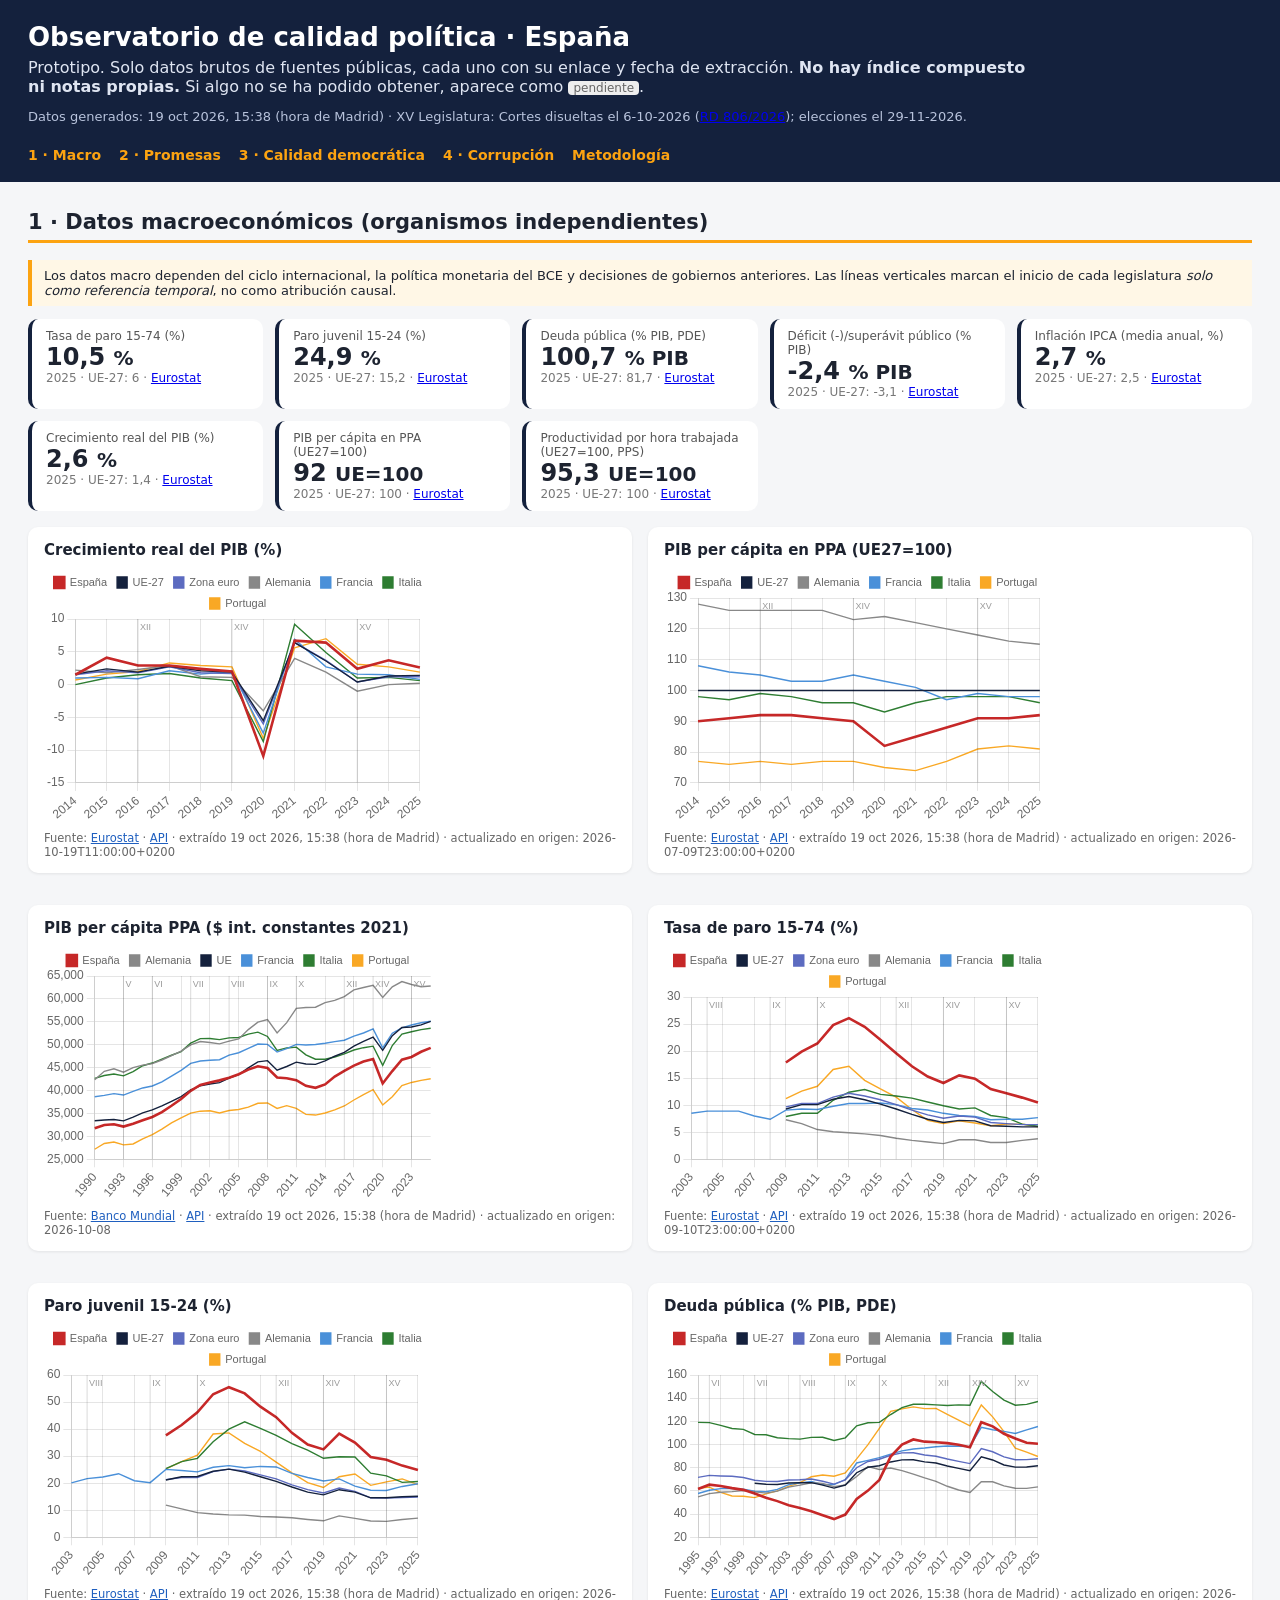
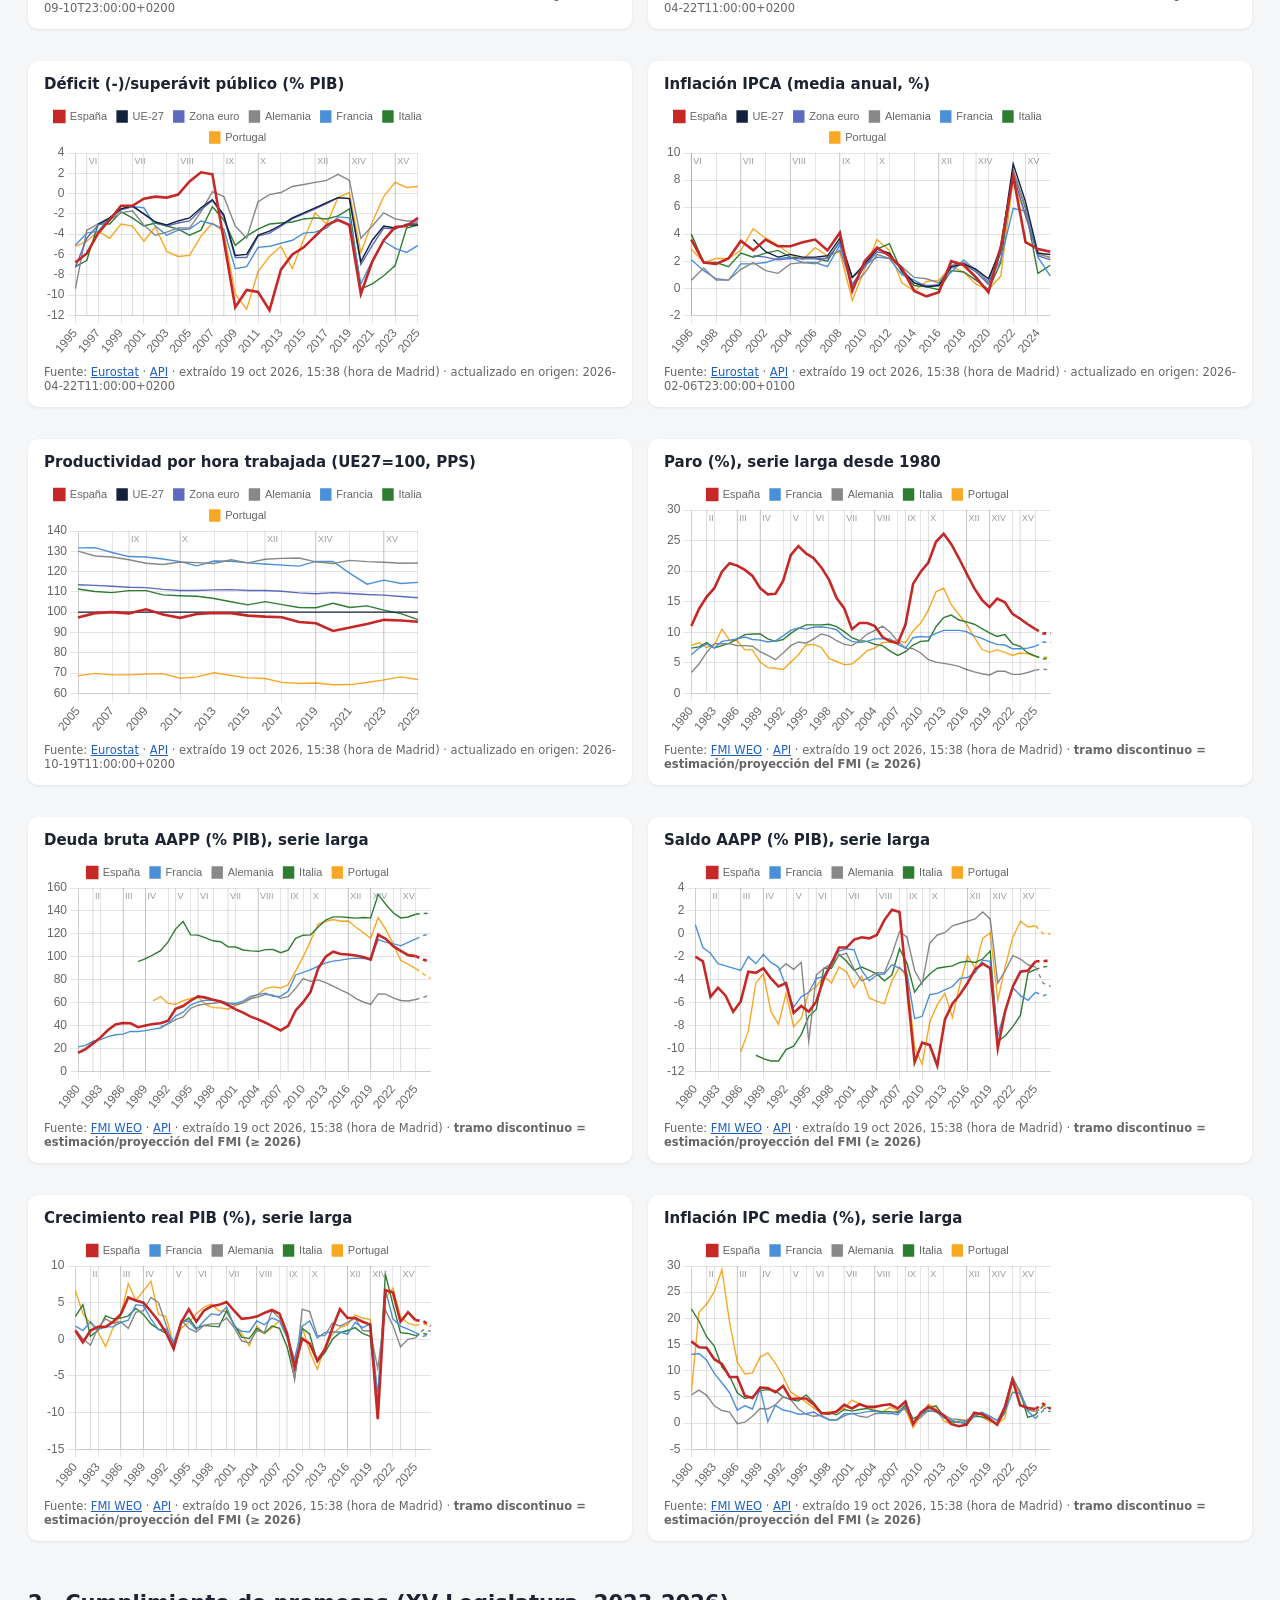
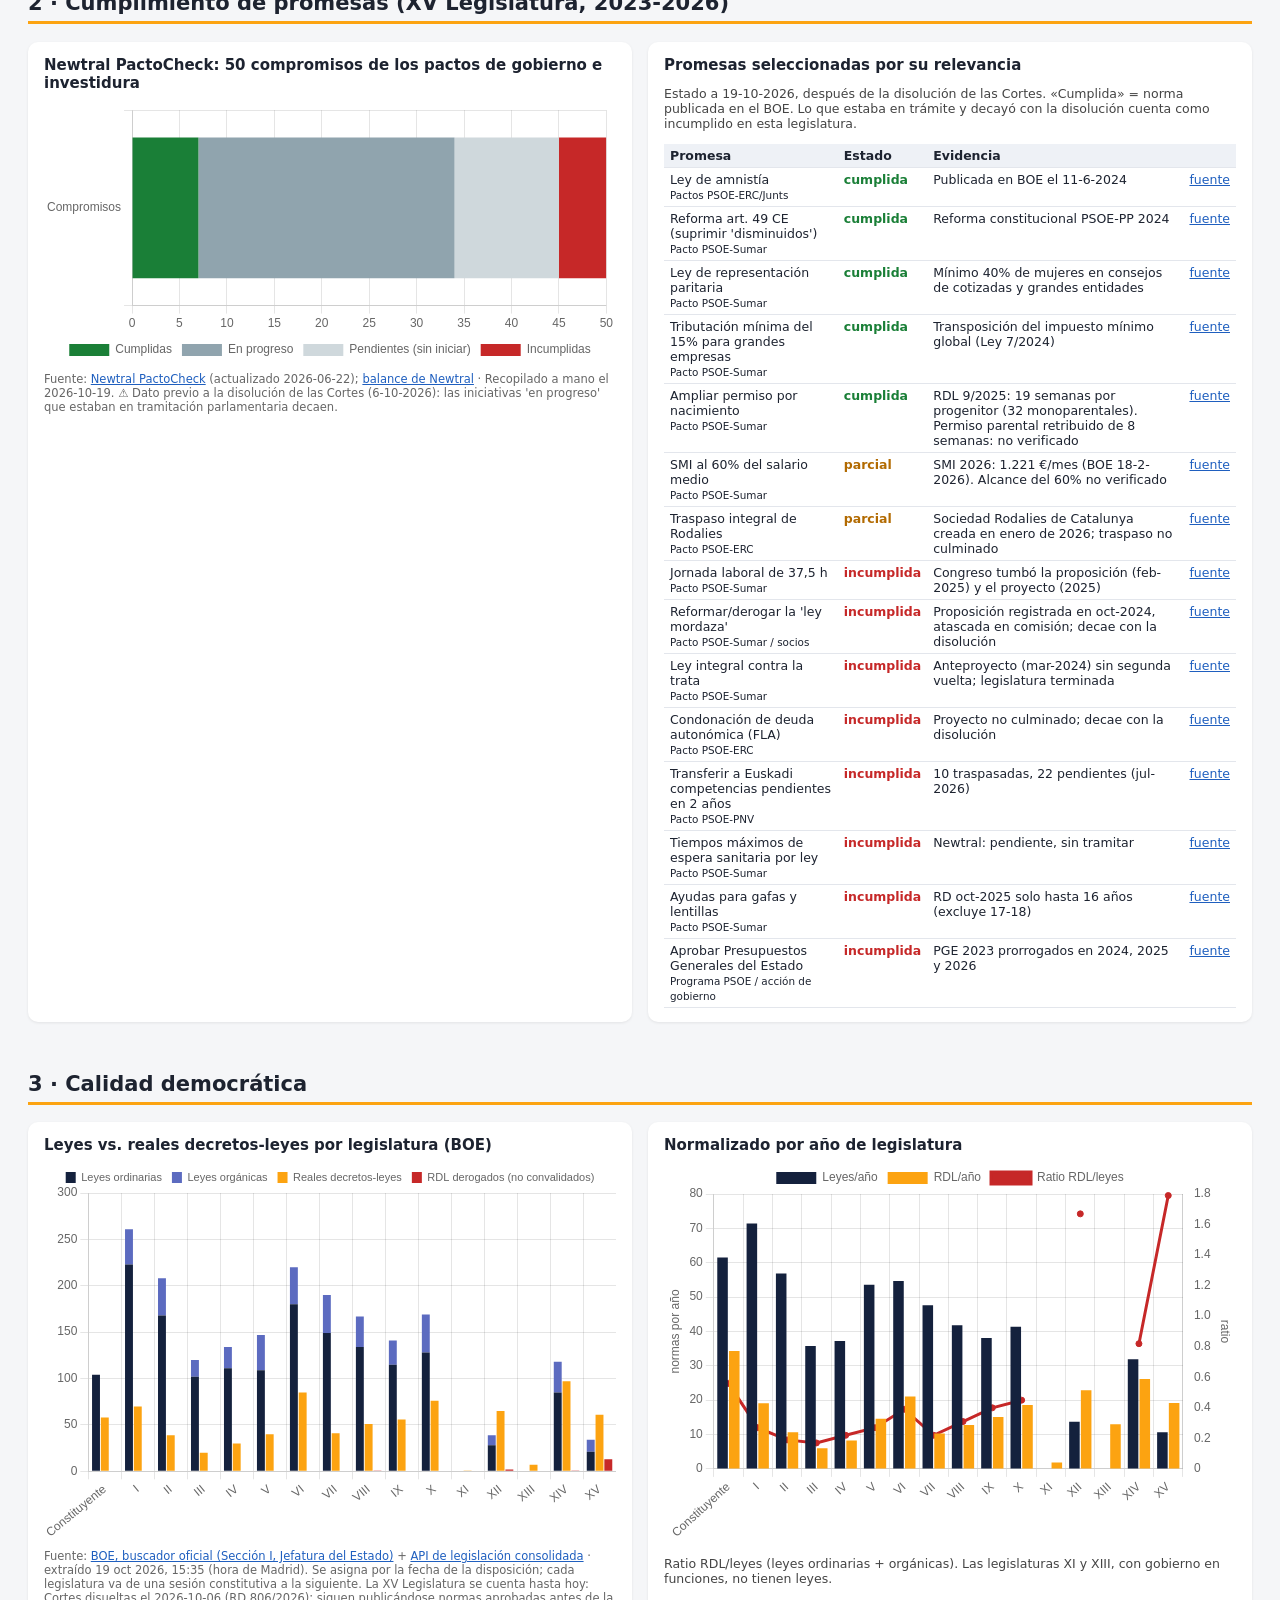
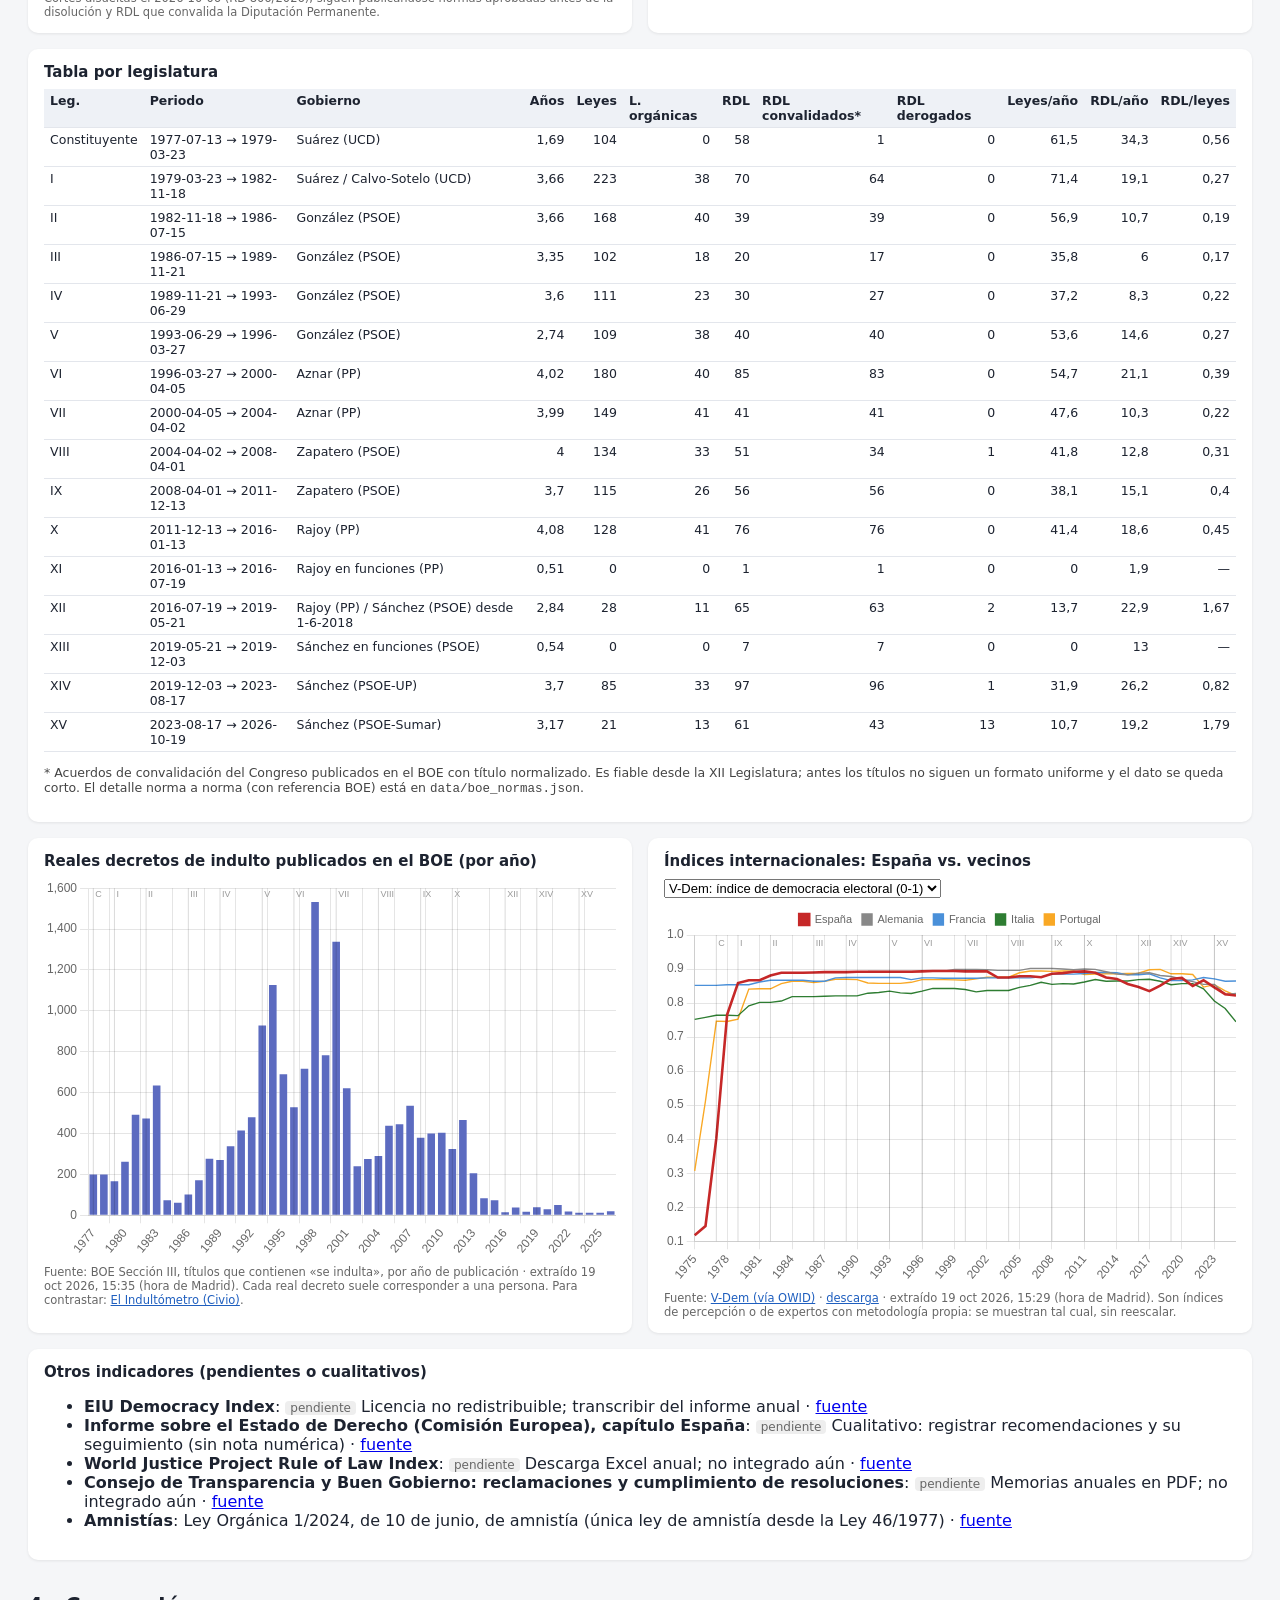
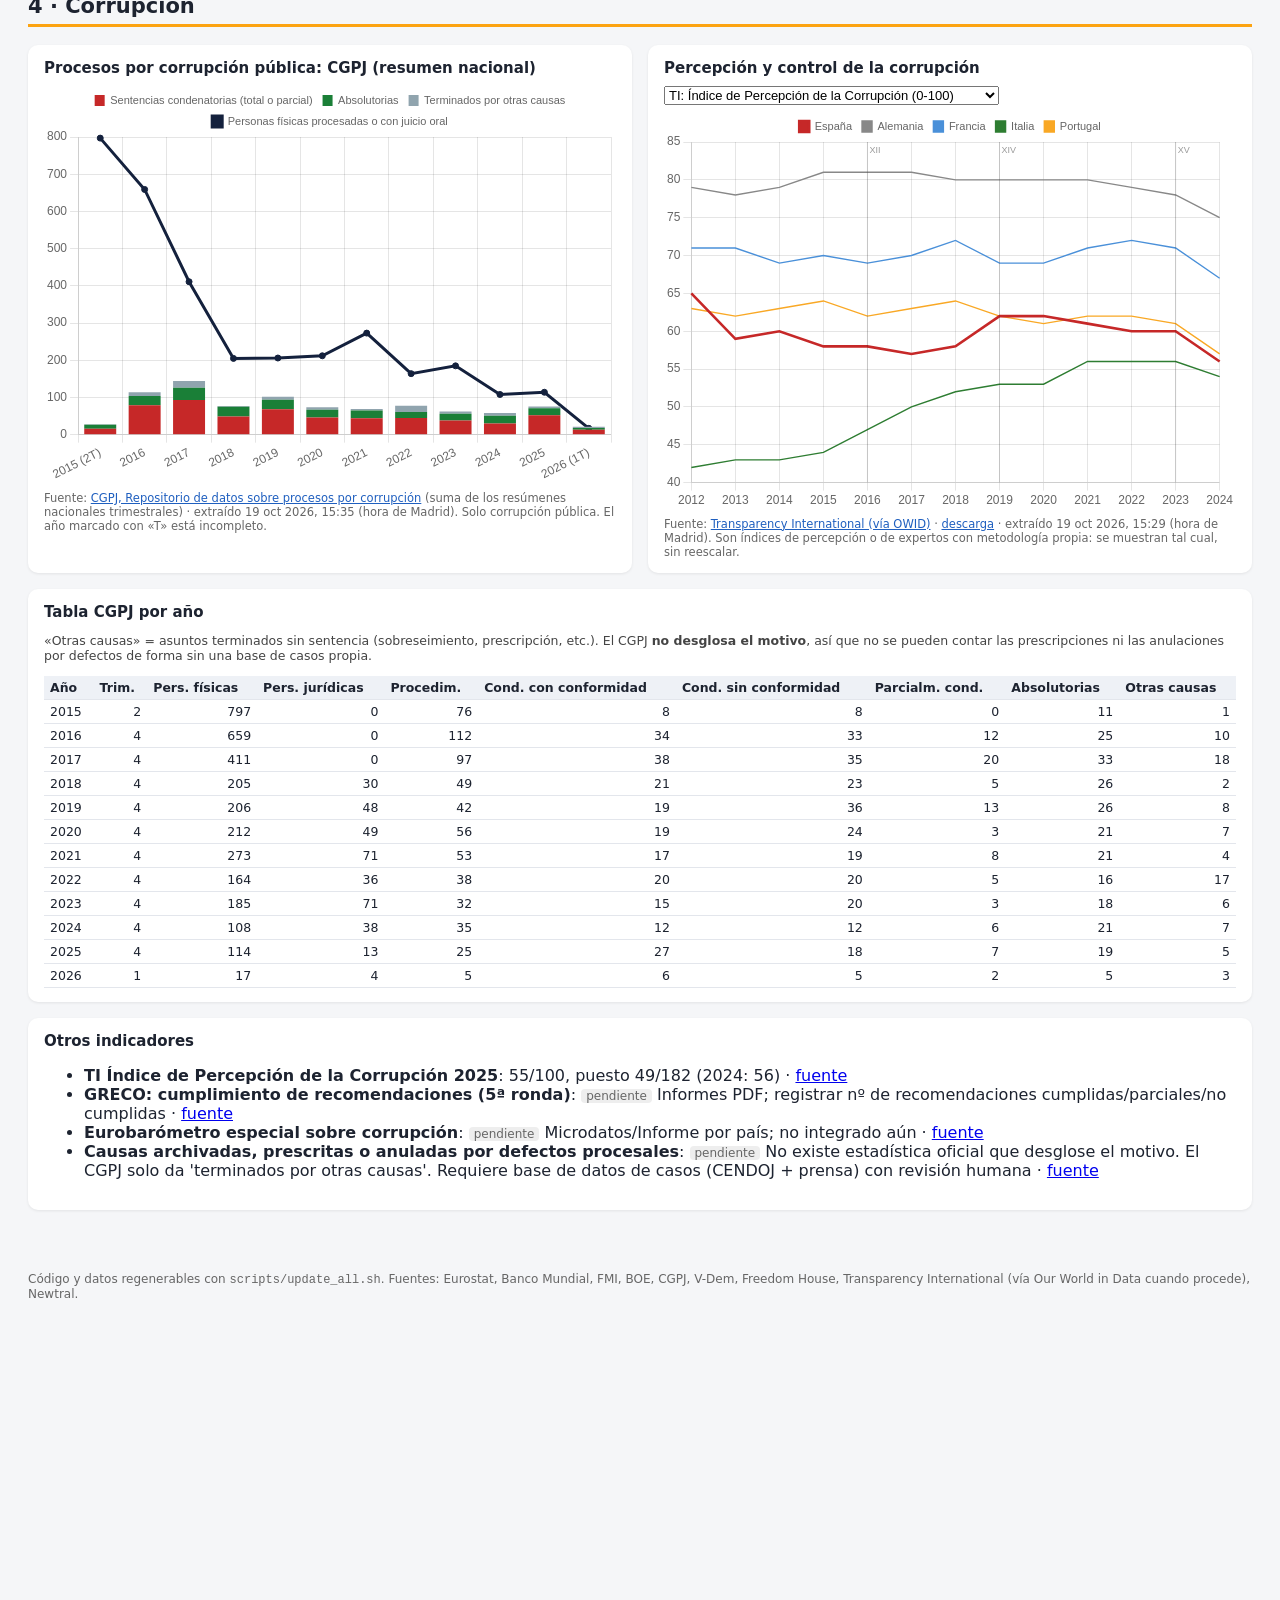
==== site/index.html @ 91b7d17f "Observatorio de calidad política: prototipo inicial" ====
<!doctype html>
<html lang="es">
<head>
<meta charset="utf-8">
<meta name="viewport" content="width=device-width, initial-scale=1">
<title>Observatorio de calidad política — España (prototipo)</title>
<link rel="stylesheet" href="style.css">
<script src="vendor/chart.umd.min.js"></script>
<script src="data.js"></script>
</head>
<body>
<header>
  <h1>Observatorio de calidad política · España</h1>
  <p class="sub">Prototipo. Solo datos brutos de fuentes públicas, cada uno con su enlace y fecha de extracción. <b>No hay índice compuesto ni notas propias.</b> Si algo no se ha podido obtener, aparece como <span class="pend">pendiente</span>.</p>
  <p class="meta" id="meta"></p>
  <nav><a href="#c1">1 · Macro</a><a href="#c2">2 · Promesas</a><a href="#c3">3 · Calidad democrática</a><a href="#c4">4 · Corrupción</a><a href="METODOLOGIA.html">Metodología</a></nav>
</header>
<main>
<section id="c1"><h2>1 · Datos macroeconómicos (organismos independientes)</h2>
  <p class="aviso">Los datos macro dependen del ciclo internacional, la política monetaria del BCE y decisiones de gobiernos anteriores. Las líneas verticales marcan el inicio de cada legislatura <em>solo como referencia temporal</em>, no como atribución causal.</p>
  <div class="kpis" id="kpis"></div>
  <div class="grid" id="macro-charts"></div>
</section>
<section id="c2"><h2>2 · Cumplimiento de promesas (XV Legislatura, 2023-2026)</h2>
  <div class="grid2"><div class="card"><h3>Newtral PactoCheck: 50 compromisos de los pactos de gobierno e investidura</h3><canvas id="ch-pacto" height="140"></canvas><p class="src" id="src-pacto"></p></div>
  <div class="card"><h3>Promesas seleccionadas por su relevancia</h3><p class="small">Estado a 19-10-2026, después de la disolución de las Cortes. «Cumplida» = norma publicada en el BOE. Lo que estaba en trámite y decayó con la disolución cuenta como incumplido en esta legislatura.</p><div id="tabla-promesas"></div></div></div>
</section>
<section id="c3"><h2>3 · Calidad democrática</h2>
  <div class="grid2">
    <div class="card"><h3>Leyes vs. reales decretos-leyes por legislatura (BOE)</h3><canvas id="ch-rdl" height="200"></canvas><p class="src" id="src-rdl"></p></div>
    <div class="card"><h3>Normalizado por año de legislatura</h3><canvas id="ch-rdl-anual" height="200"></canvas><p class="small">Ratio RDL/leyes (leyes ordinarias + orgánicas). Las legislaturas XI y XIII, con gobierno en funciones, no tienen leyes.</p></div>
  </div>
  <div class="card"><h3>Tabla por legislatura</h3><div id="tabla-leg"></div></div>
  <div class="grid2">
    <div class="card"><h3>Reales decretos de indulto publicados en el BOE (por año)</h3><canvas id="ch-indultos" height="200"></canvas><p class="src" id="src-ind"></p></div>
    <div class="card"><h3>Índices internacionales: España vs. vecinos</h3><select id="sel-dem"></select><canvas id="ch-dem" height="200"></canvas><p class="src" id="src-dem"></p></div>
  </div>
  <div class="card"><h3>Otros indicadores (pendientes o cualitativos)</h3><ul id="man-dem"></ul></div>
</section>
<section id="c4"><h2>4 · Corrupción</h2>
  <div class="grid2">
    <div class="card"><h3>Procesos por corrupción pública: CGPJ (resumen nacional)</h3><canvas id="ch-cgpj" height="210"></canvas><p class="src" id="src-cgpj"></p></div>
    <div class="card"><h3>Percepción y control de la corrupción</h3><select id="sel-cor"></select><canvas id="ch-cor" height="210"></canvas><p class="src" id="src-cor"></p></div>
  </div>
  <div class="card"><h3>Tabla CGPJ por año</h3><p class="small">«Otras causas» = asuntos terminados sin sentencia (sobreseimiento, prescripción, etc.). El CGPJ <b>no desglosa el motivo</b>, así que no se pueden contar las prescripciones ni las anulaciones por defectos de forma sin una base de casos propia.</p><div id="tabla-cgpj"></div></div>
  <div class="card"><h3>Otros indicadores</h3><ul id="man-cor"></ul></div>
</section>
</main>
<footer>Código y datos regenerables con <code>scripts/update_all.sh</code>. Fuentes: Eurostat, Banco Mundial, FMI, BOE, CGPJ, V-Dem, Freedom House, Transparency International (vía Our World in Data cuando procede), Newtral.</footer>
<script src="app.js"></script>
</body></html>
---- site/style.css ----
*{box-sizing:border-box}body{font-family:system-ui,-apple-system,Segoe UI,Roboto,sans-serif;margin:0;background:#f5f6f8;color:#1d2330}
header{background:#14213d;color:#fff;padding:22px 28px 10px}header h1{margin:0 0 6px;font-size:26px}.sub{margin:4px 0;max-width:1000px;color:#dfe5f2}
.meta{font-size:13px;color:#b8c3dc}nav a{color:#fca311;margin-right:18px;text-decoration:none;font-weight:600;font-size:14px}nav{padding:8px 0}
main{padding:10px 28px;max-width:1400px;margin:auto}section{margin:18px 0 34px}h2{border-bottom:3px solid #fca311;padding-bottom:6px;font-size:21px}
.card{background:#fff;border-radius:10px;padding:14px 16px;box-shadow:0 1px 3px rgba(0,0,0,.08);margin-bottom:16px}.card h3{margin:0 0 8px;font-size:15px}
.grid{display:grid;grid-template-columns:repeat(auto-fill,minmax(420px,1fr));gap:16px}.grid2{display:grid;grid-template-columns:1fr 1fr;gap:16px}
@media(max-width:900px){.grid2{grid-template-columns:1fr}}
.kpis{display:grid;grid-template-columns:repeat(auto-fill,minmax(200px,1fr));gap:12px;margin-bottom:16px}
.kpi{background:#fff;border-radius:10px;padding:10px 14px;border-left:4px solid #14213d}.kpi .v{font-size:24px;font-weight:700}.kpi .l{font-size:12px;color:#555}.kpi .c{font-size:12px;color:#777}
.src{font-size:11.5px;color:#666;margin:6px 0 0}.src a,.small a,td a{color:#1f5fbf}.small{font-size:12.5px;color:#444}
.aviso{background:#fff7e6;border-left:4px solid #fca311;padding:8px 12px;font-size:13px}
table{border-collapse:collapse;width:100%;font-size:12.5px}th,td{border-bottom:1px solid #e3e6ec;padding:4px 6px;text-align:left;vertical-align:top}th{background:#eef1f6}
td.n{text-align:right;font-variant-numeric:tabular-nums}.pend{background:#eee;color:#666;border-radius:4px;padding:0 5px;font-size:12px}
.e-cumplida{color:#1a7f37;font-weight:600}.e-parcial{color:#b26a00;font-weight:600}.e-incumplida{color:#c62828;font-weight:600}.e-tramite{color:#555;font-weight:600}
select{margin-bottom:6px;font-size:13px}footer{padding:18px 28px;font-size:12px;color:#666}
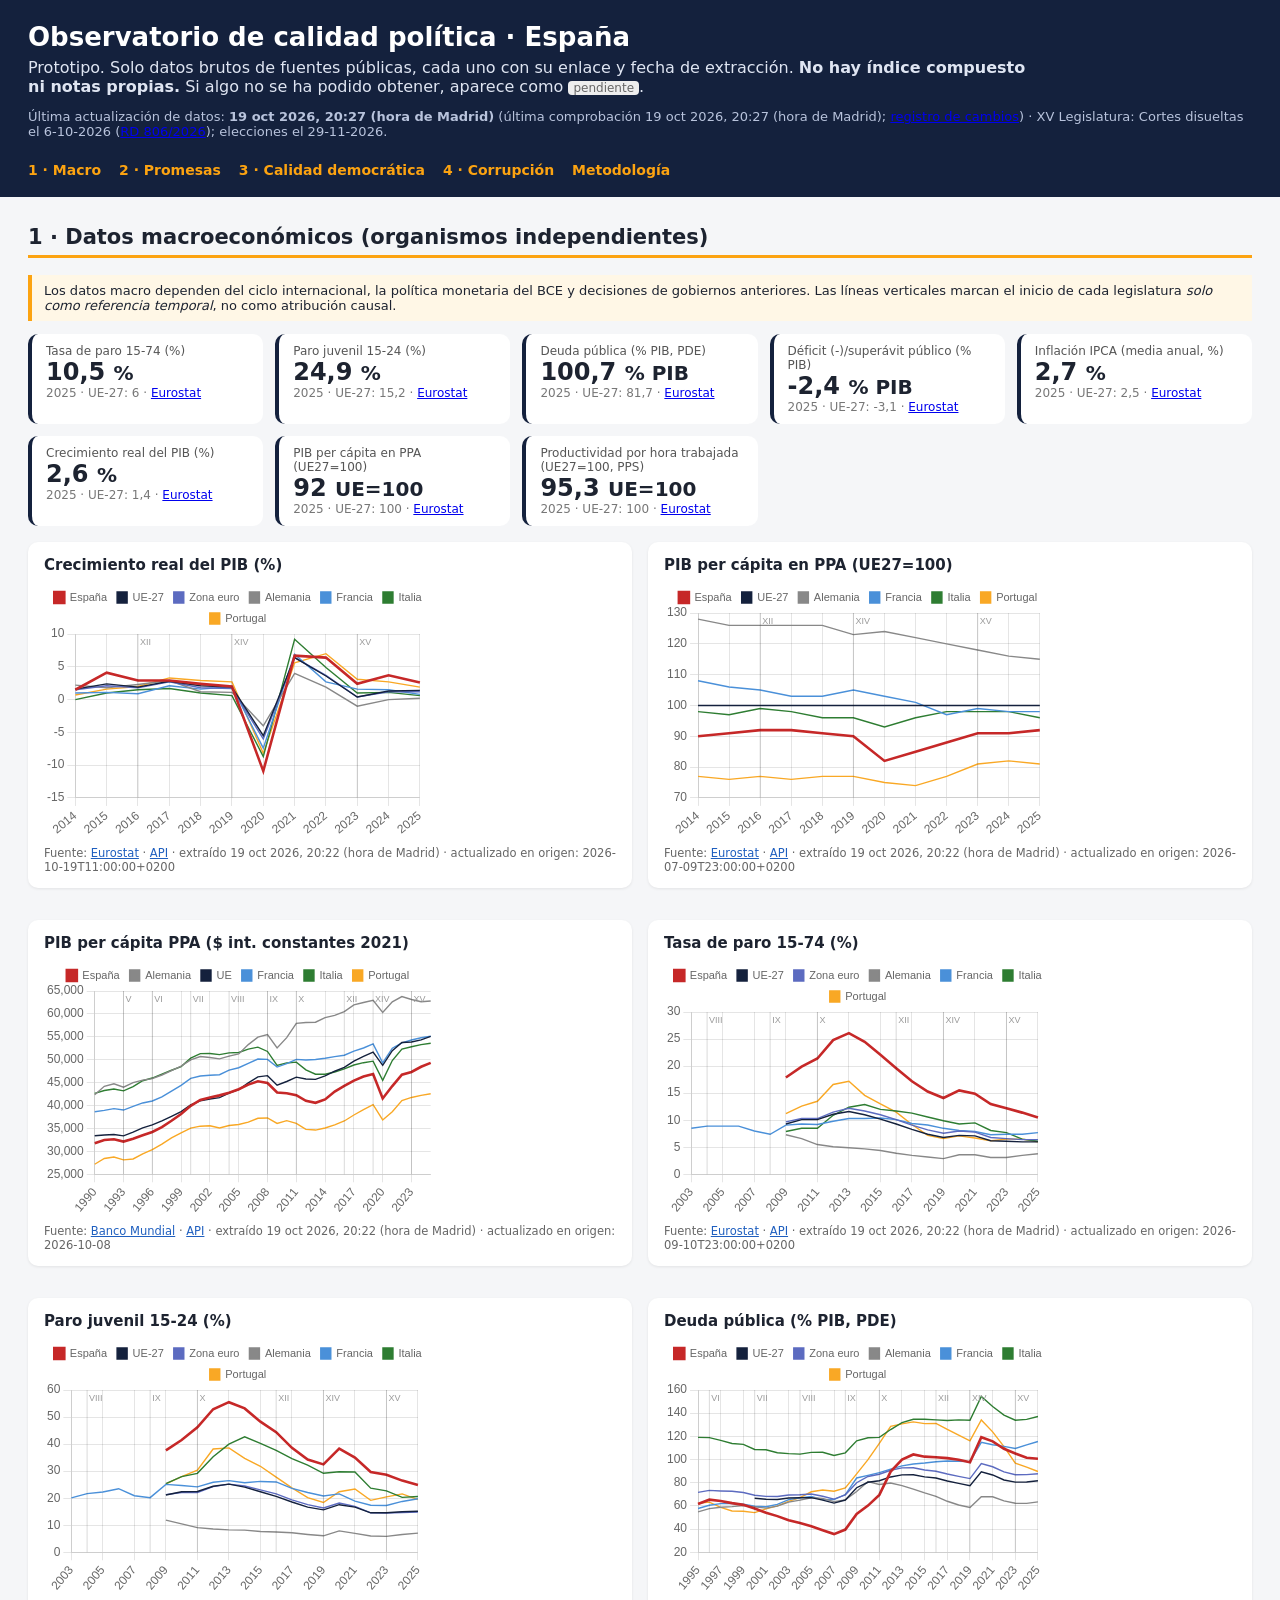
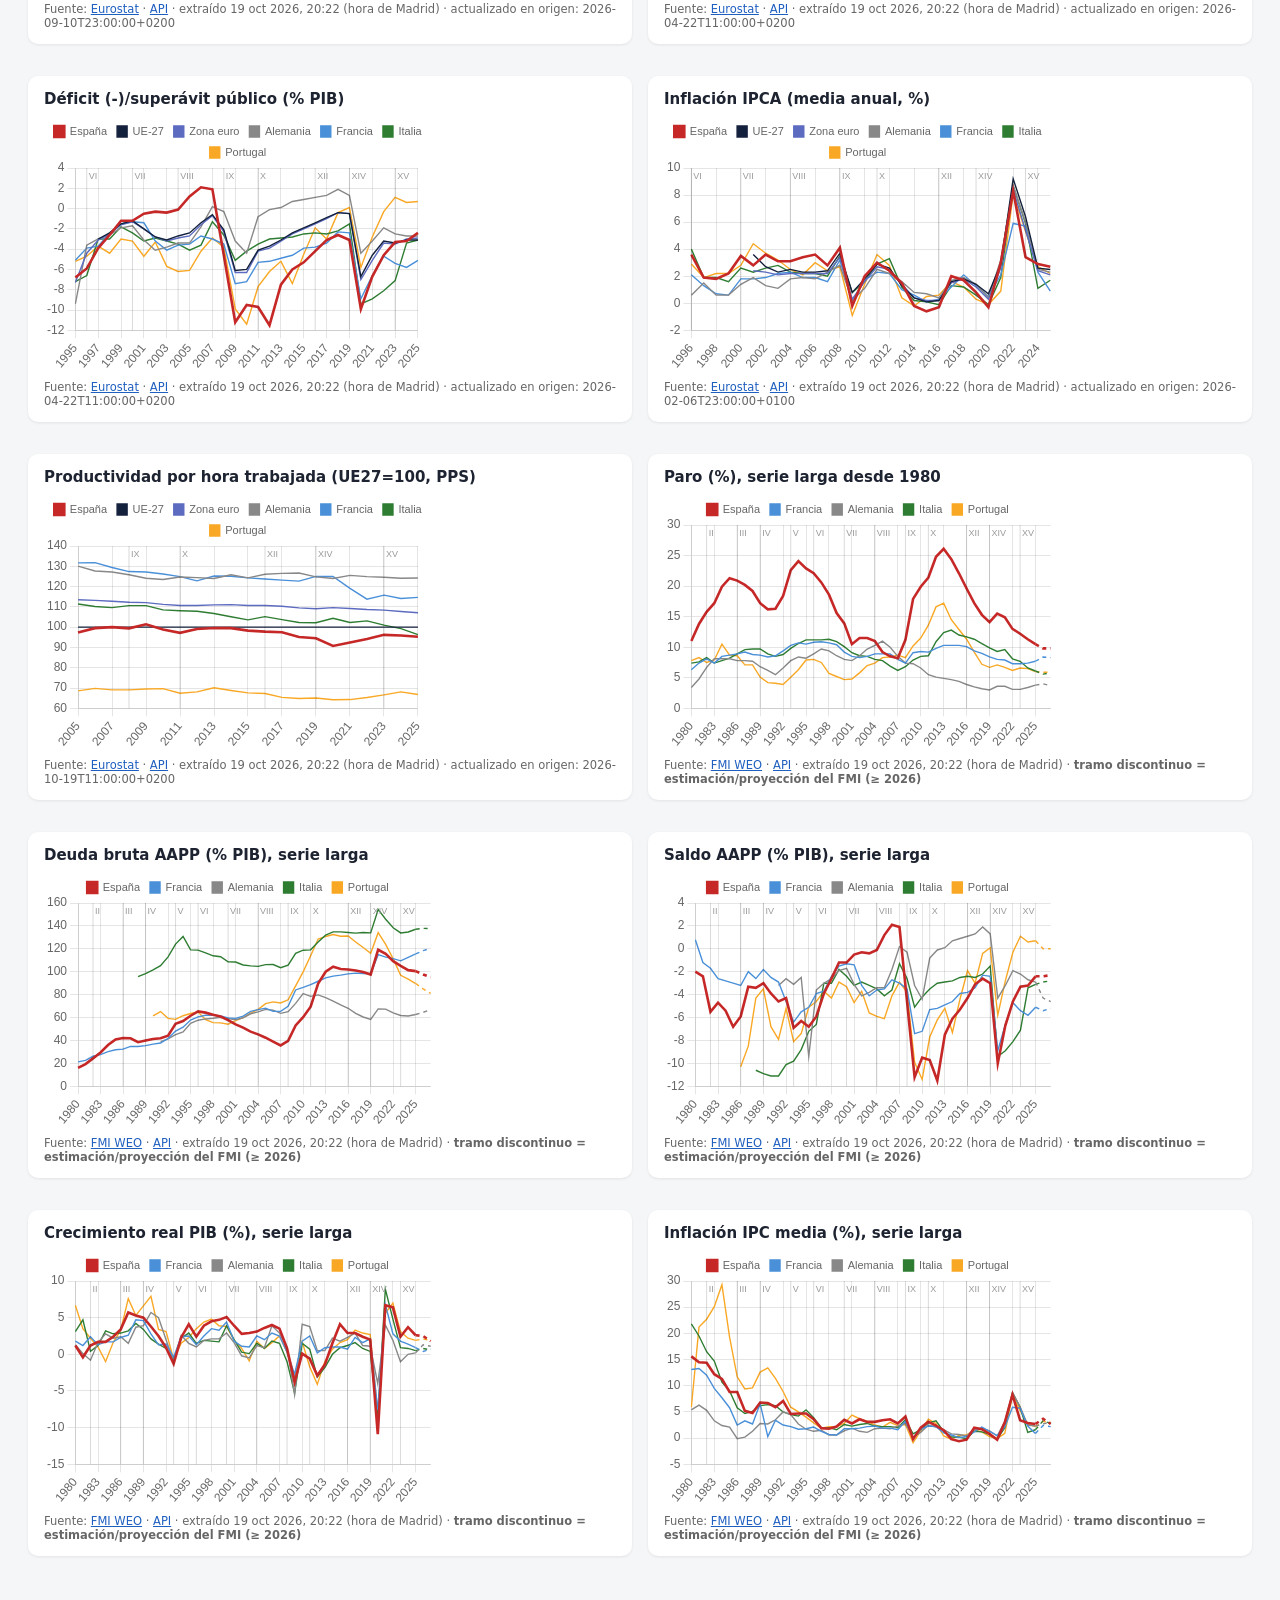
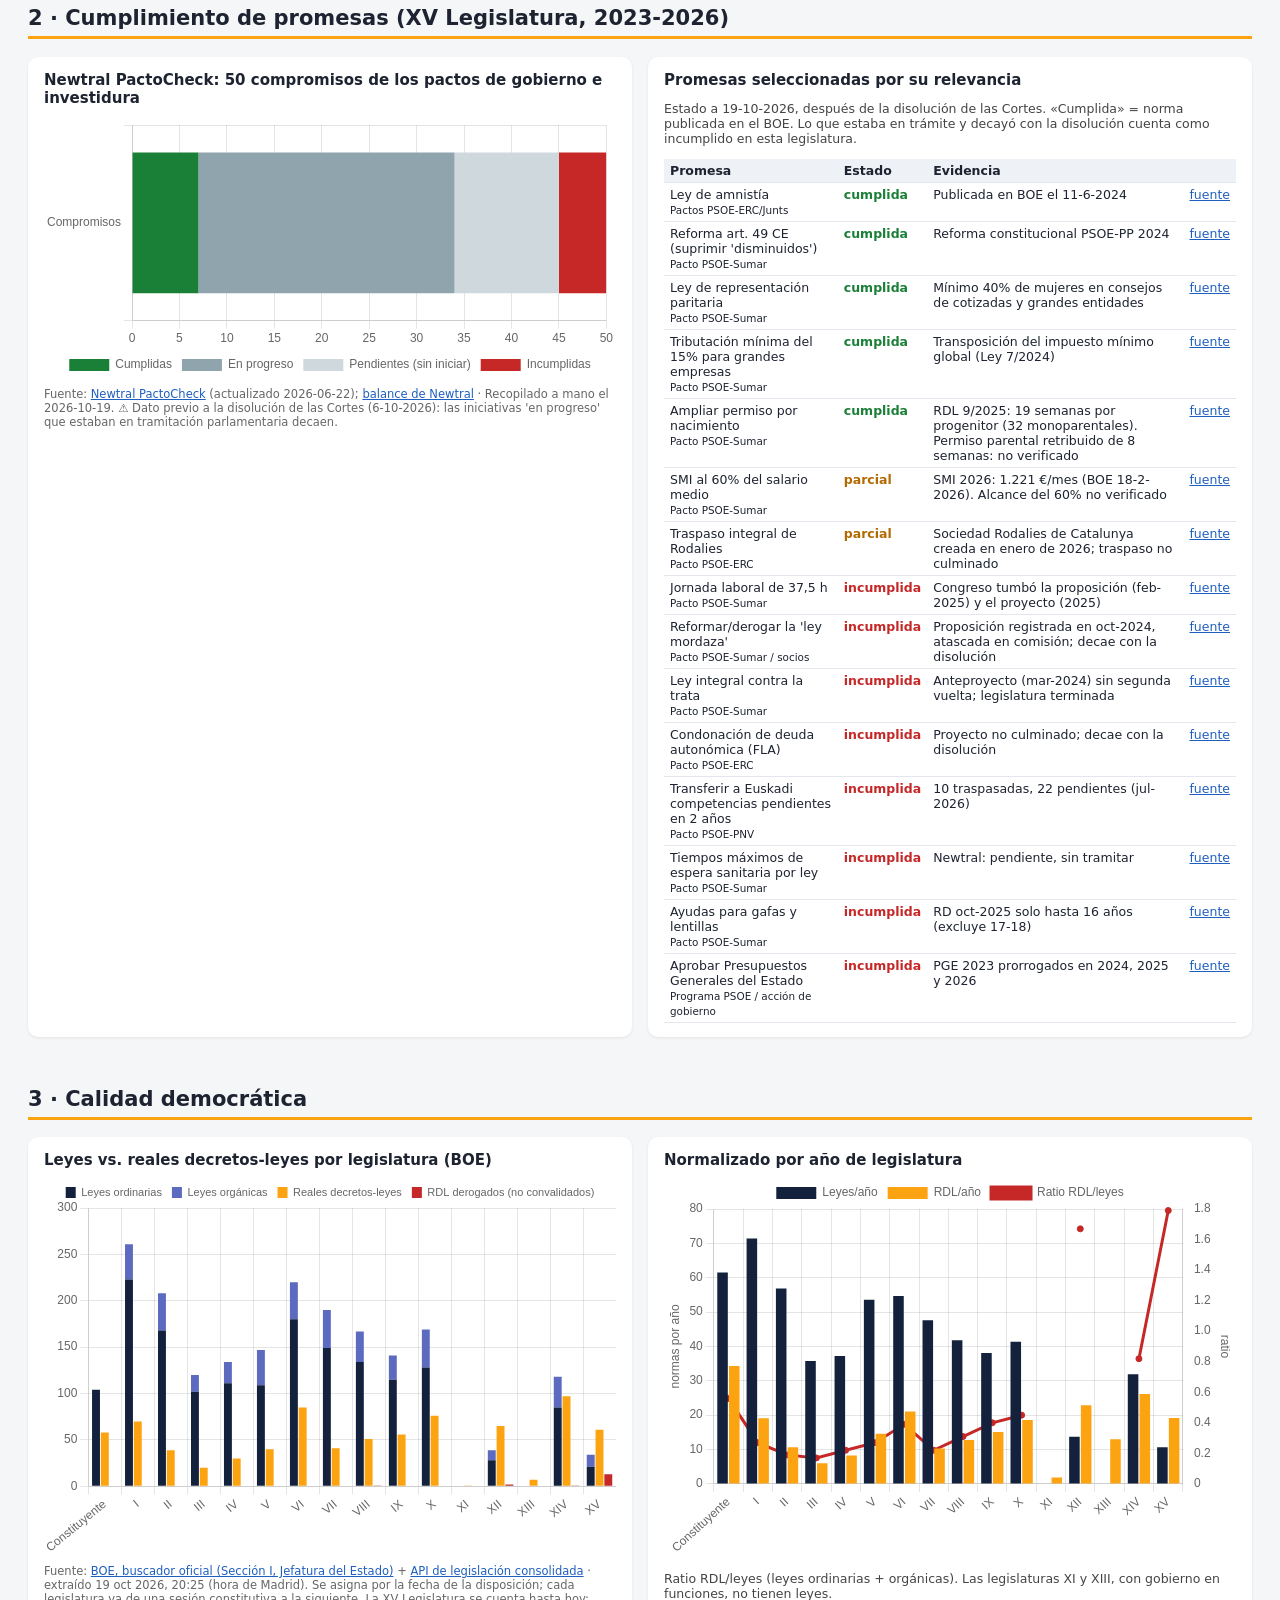
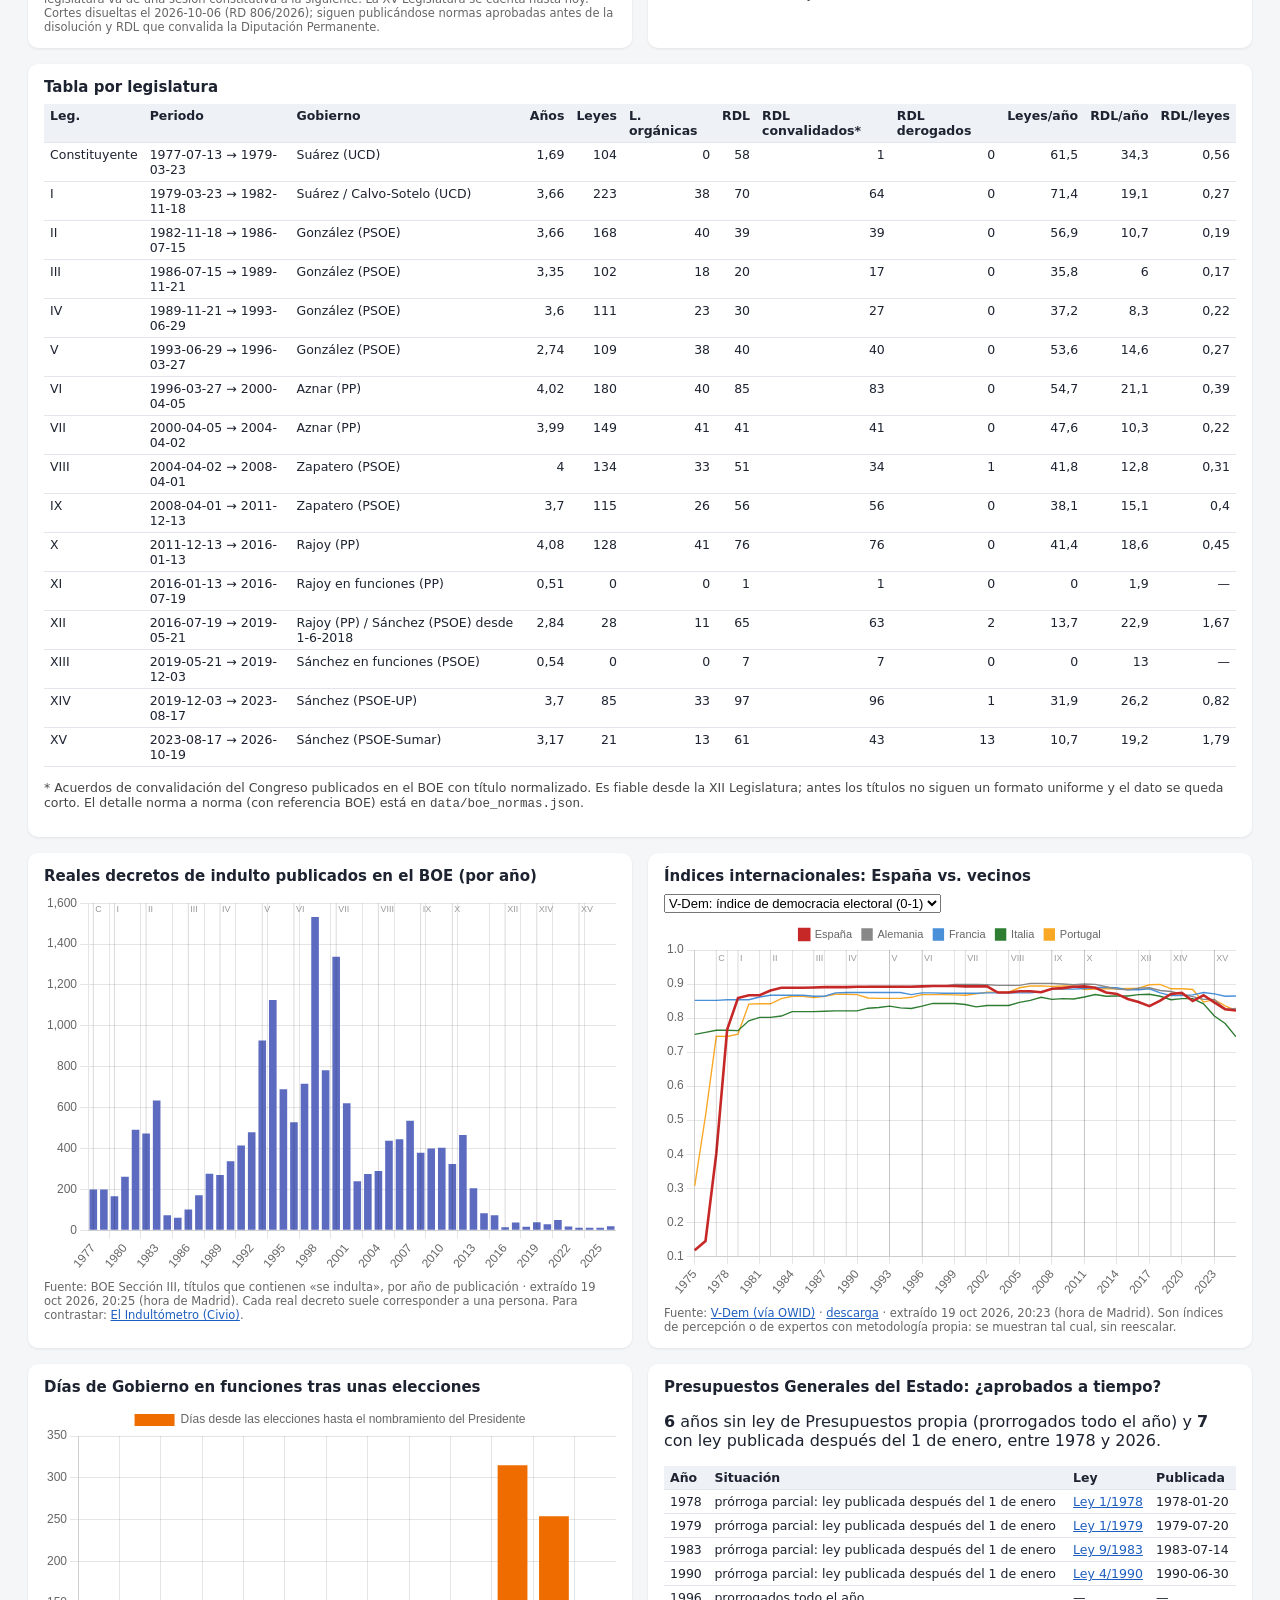
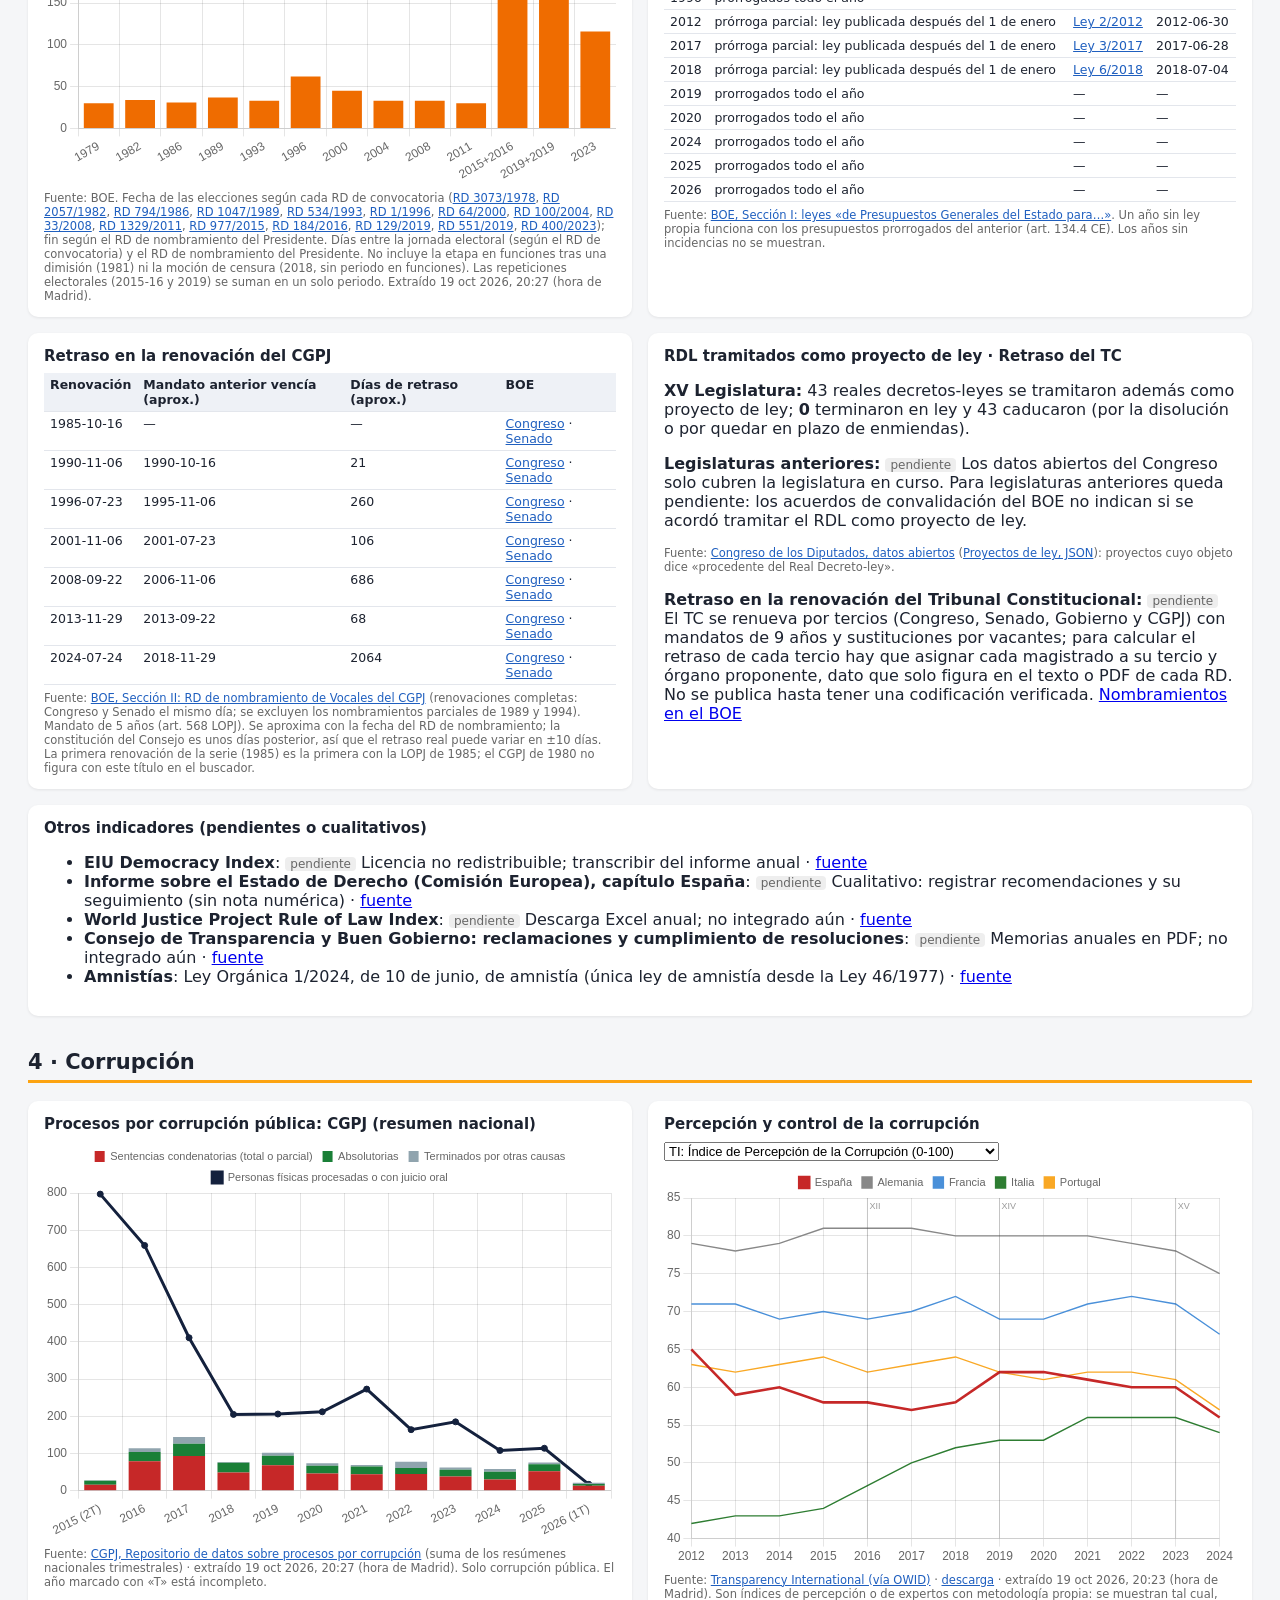
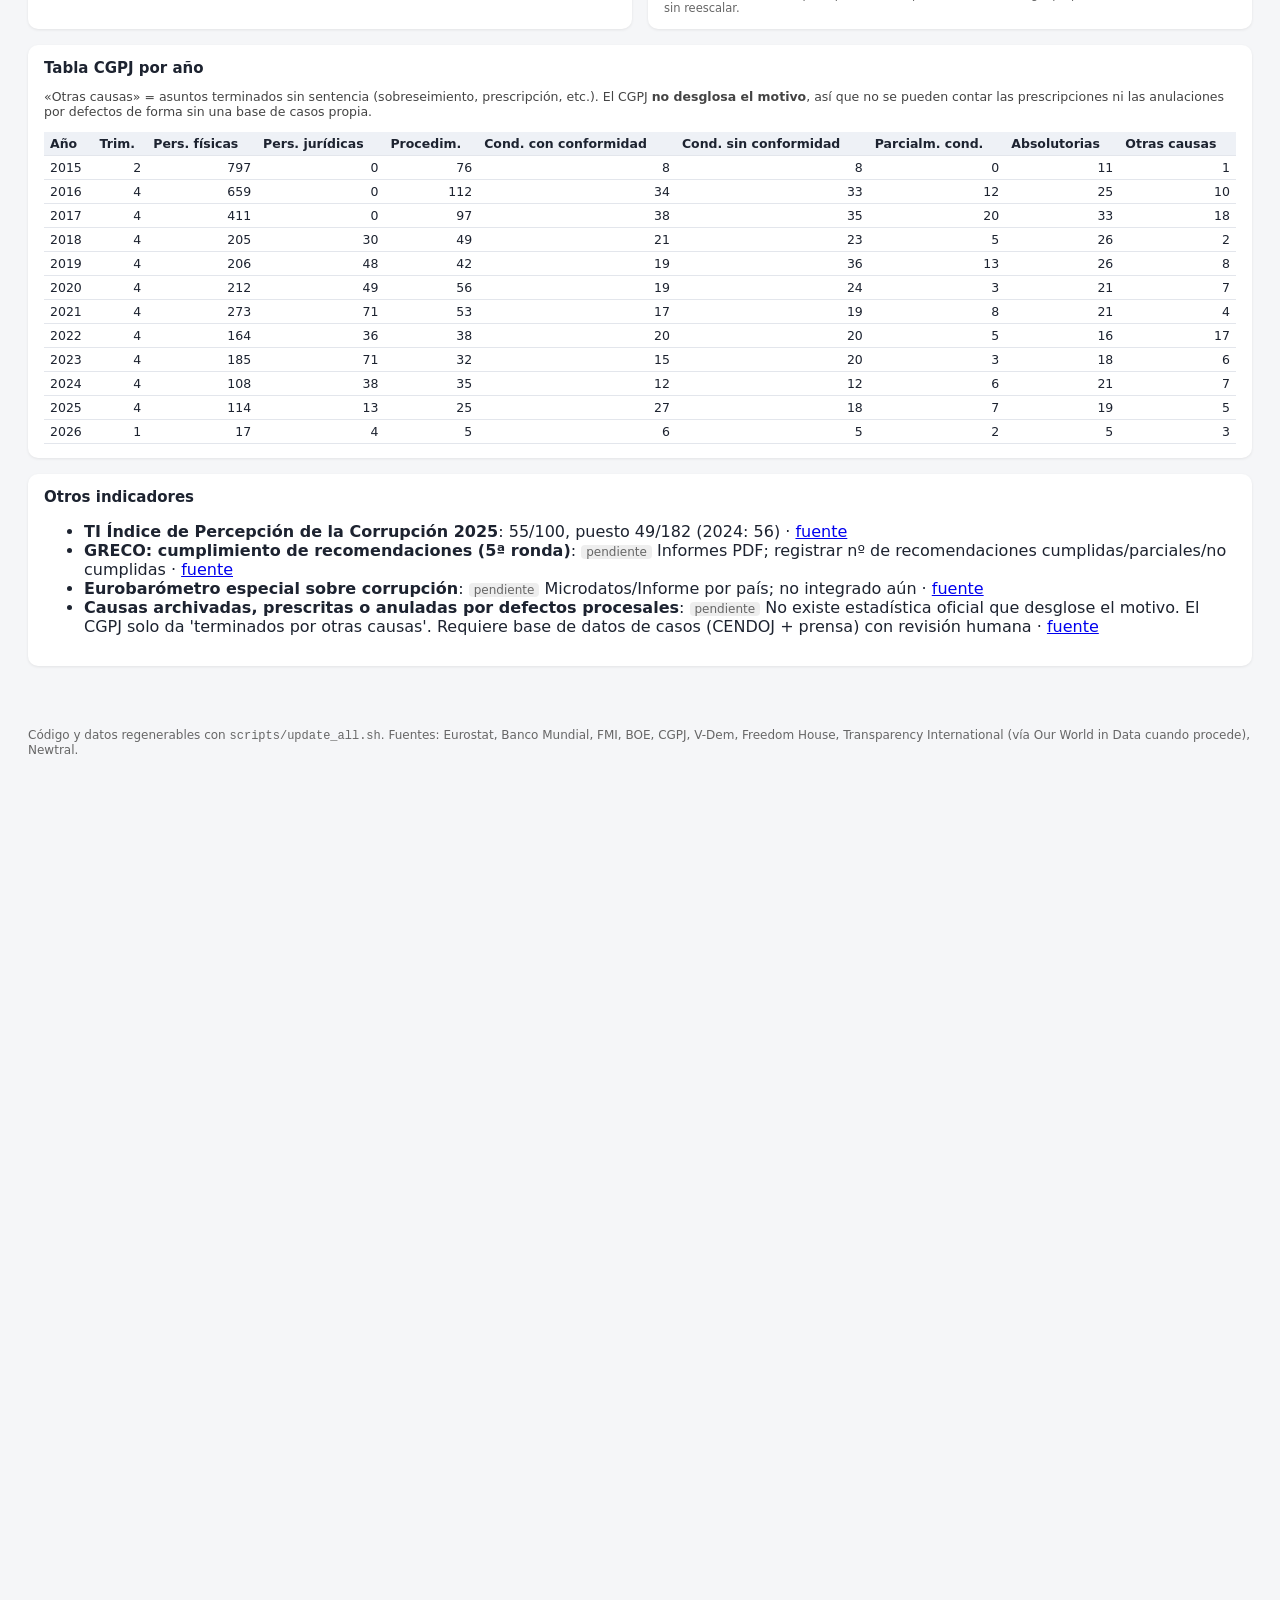
==== commit 4fed2211: "Validación previa a publicar, registro de cambios, plantillas de issues e indicadores institucionale" ====
--- a/site/index.html
+++ b/site/index.html
@@ -35,6 +35,14 @@
     <div class="card"><h3>Reales decretos de indulto publicados en el BOE (por año)</h3><canvas id="ch-indultos" height="200"></canvas><p class="src" id="src-ind"></p></div>
     <div class="card"><h3>Índices internacionales: España vs. vecinos</h3><select id="sel-dem"></select><canvas id="ch-dem" height="200"></canvas><p class="src" id="src-dem"></p></div>
   </div>
+  <div class="grid2">
+    <div class="card"><h3>Días de Gobierno en funciones tras unas elecciones</h3><canvas id="ch-func" height="200"></canvas><p class="src" id="src-func"></p></div>
+    <div class="card"><h3>Presupuestos Generales del Estado: ¿aprobados a tiempo?</h3><div id="tabla-pge"></div><p class="src" id="src-pge"></p></div>
+  </div>
+  <div class="grid2">
+    <div class="card"><h3>Retraso en la renovación del CGPJ</h3><div id="tabla-cgpj-ren"></div><p class="src" id="src-cgpj-ren"></p></div>
+    <div class="card"><h3>RDL tramitados como proyecto de ley · Retraso del TC</h3><div id="rdl-pl"></div><p class="src" id="src-rdl-pl"></p><div id="tc"></div></div>
+  </div>
   <div class="card"><h3>Otros indicadores (pendientes o cualitativos)</h3><ul id="man-dem"></ul></div>
 </section>
 <section id="c4"><h2>4 · Corrupción</h2>
